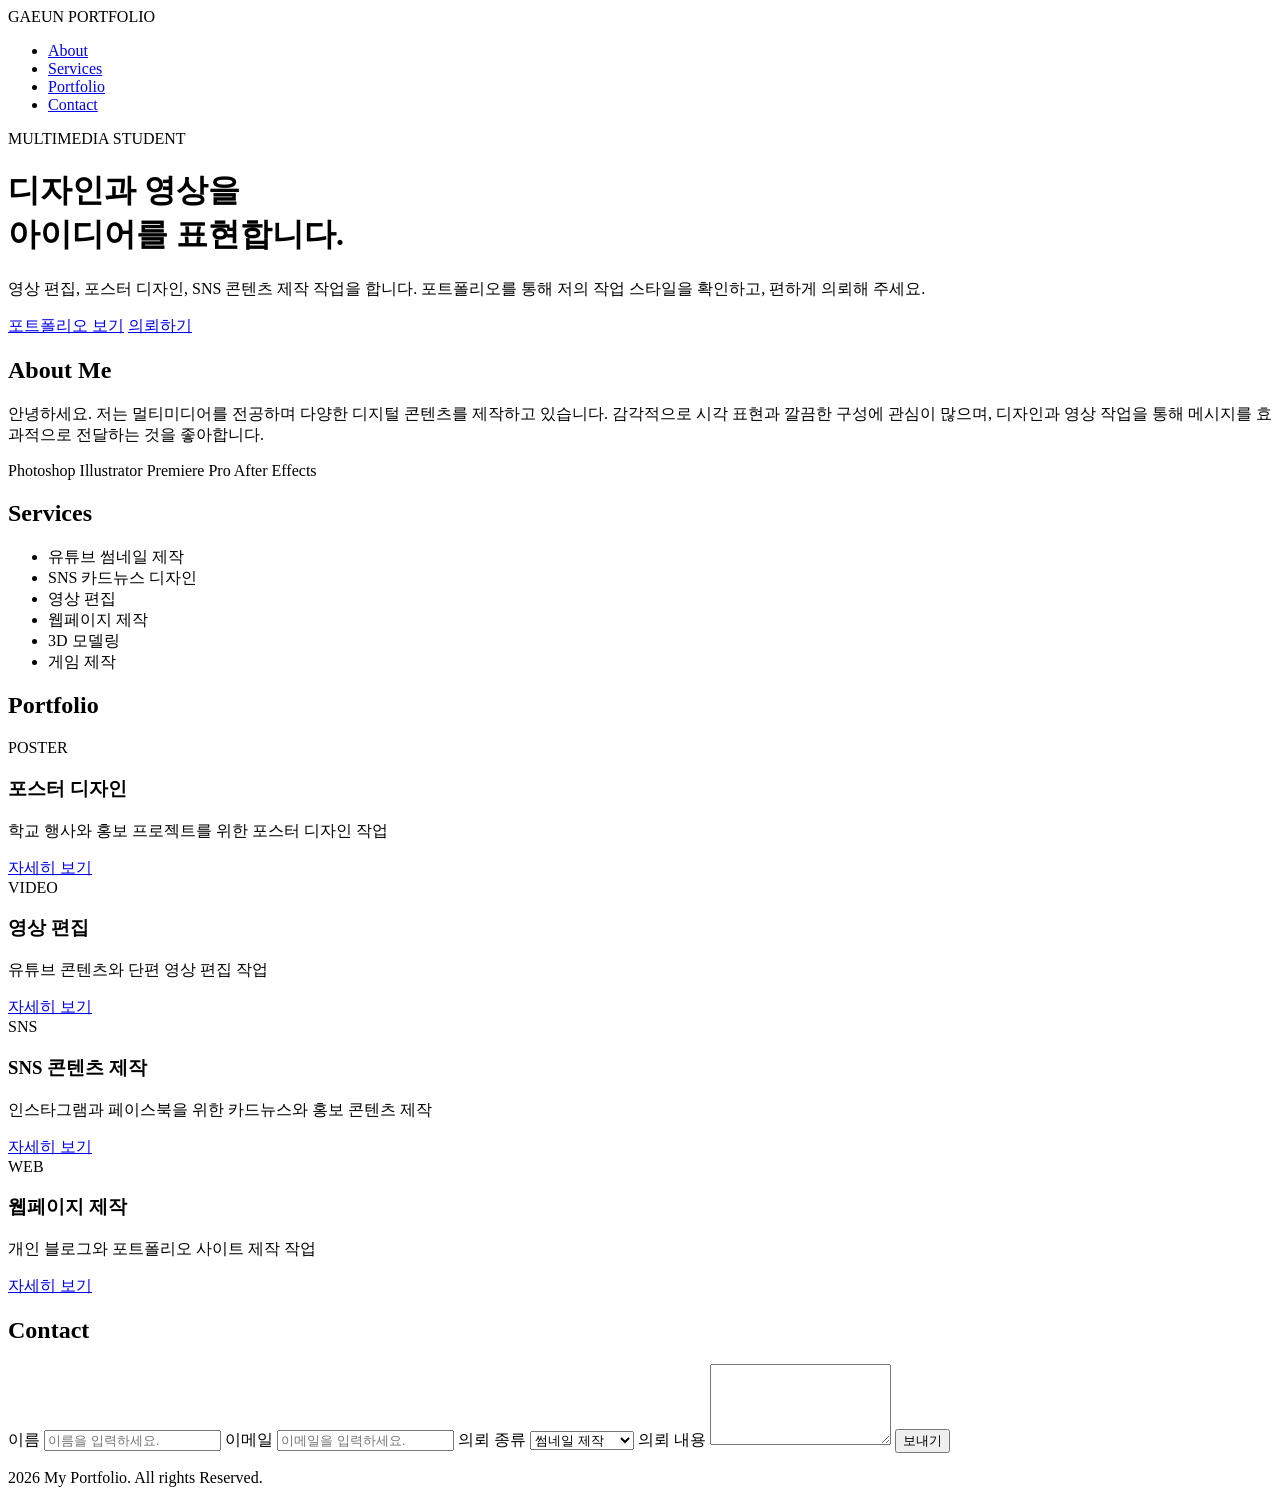
==== index.html @ d00665f7 "Add files via upload" ====
<!DOCTYPE html>
<html lang="en">
<head>
    <meta charset="UTF-8">
    <meta name="viewport" content="width=device-width, initial-scale=1.0">
    <title>My Portfolio</title>
</head>
<body>

    <nav>
    <div>GAEUN PORTFOLIO</div>
    <ul>
        <li><a href="#about">About</a></li>
        <li><a href="#service">Services</a></li>
        <li><a href="#portfolio">Portfolio</a></li>
        <li><a href="#contact">Contact</a></li>
    </ul>
    </nav>

    <header>
    <div>
        <p>MULTIMEDIA STUDENT</p>
        <h1>디자인과 영상을<br>아이디어를 표현합니다.</h1>
        <p>영상 편집, 포스터 디자인, SNS 콘텐츠 제작 작업을 합니다. 포트폴리오를 통해 저의 작업 스타일을 확인하고, 편하게 의뢰해 주세요.</p>
        
        <div>
            <a href="#">포트폴리오 보기</a>
            <a href="#">의뢰하기</a>
        </div>
    </div>
    </header>

    <section id="about">
        <h2>About Me</h2>
        <p> 안녕하세요. 저는 멀티미디어를 전공하며 다양한 디지털 콘텐츠를 제작하고 있습니다.
            감각적으로 시각 표현과 깔끔한 구성에 관심이 많으며, 디자인과 영상 작업을 통해 메시지를 효과적으로 전달하는 것을 좋아합니다.
        </p>

        <div>
            <span>Photoshop</span>
            <span>Illustrator</span>
            <span>Premiere Pro</span>
            <span>After Effects</span>
        </div>
    </section>

    <section id="service">
        <h2>Services</h2>
        <ul>
            <li>유튜브 썸네일 제작</li>
            <li>SNS 카드뉴스 디자인</li>
            <li>영상 편집</li>
            <li>웹페이지 제작</li>
            <li>3D 모델링</li>
            <li>게임 제작</li>
        </ul>
    </section>

    <section id="portfolio">
        <h2>Portfolio</h2>
        <div class="portfolio-grid">
            <div class="card">
                <div>POSTER</div>
                <h3>포스터 디자인</h3>
                <p>학교 행사와 홍보 프로젝트를 위한 포스터 디자인 작업</p>
                <a href="#">자세히 보기</a>
            </div>

            <div class="card">
                <div>VIDEO</div>
                <h3>영상 편집</h3>
                <p>유튜브 콘텐츠와 단편 영상 편집 작업</p>
                <a href="#">자세히 보기</a>

            </div>

            <div class="card">
                <div>SNS</div>
                <h3>SNS 콘텐츠 제작</h3>
                <p>인스타그램과 페이스북을 위한 카드뉴스와 홍보 콘텐츠 제작</p>
                <a href="#">자세히 보기</a>
            </div>

            <div class="card">
                <div>WEB</div>
                <h3>웹페이지 제작</h3>
                <p>개인 블로그와 포트폴리오 사이트 제작 작업</p>
                <a href="#">자세히 보기</a>
            </div>
        </div>
    </section>

    <section id="contact">
        <h2>Contact</h2>

        <form>
            <label for="name">이름</label>
            <input type="text" name="name" placeholder="이름을 입력하세요.">

            <label for="email">이메일</label>
            <input type="email" name="email" placeholder="이메일을 입력하세요.">

            <label for="type">의뢰 종류</label>
            <select name="type">
                <option>썸네일 제작</option>
                <option>포스터 디자인</option>
                <option>영상 편집</option>
                <option>웹페이지 제작</option>
            </select>

            <label for="message">의뢰 내용</label>
            <textarea name="message" placeholder="의뢰할 내용을 입력하세요." rows="5">
            </textarea>

            <input type="submit" value="보내기">
        </form>
    </section>

    <footer>
        <p> 2026 My Portfolio. All rights Reserved.</p>
    </footer>


</body>
</html>
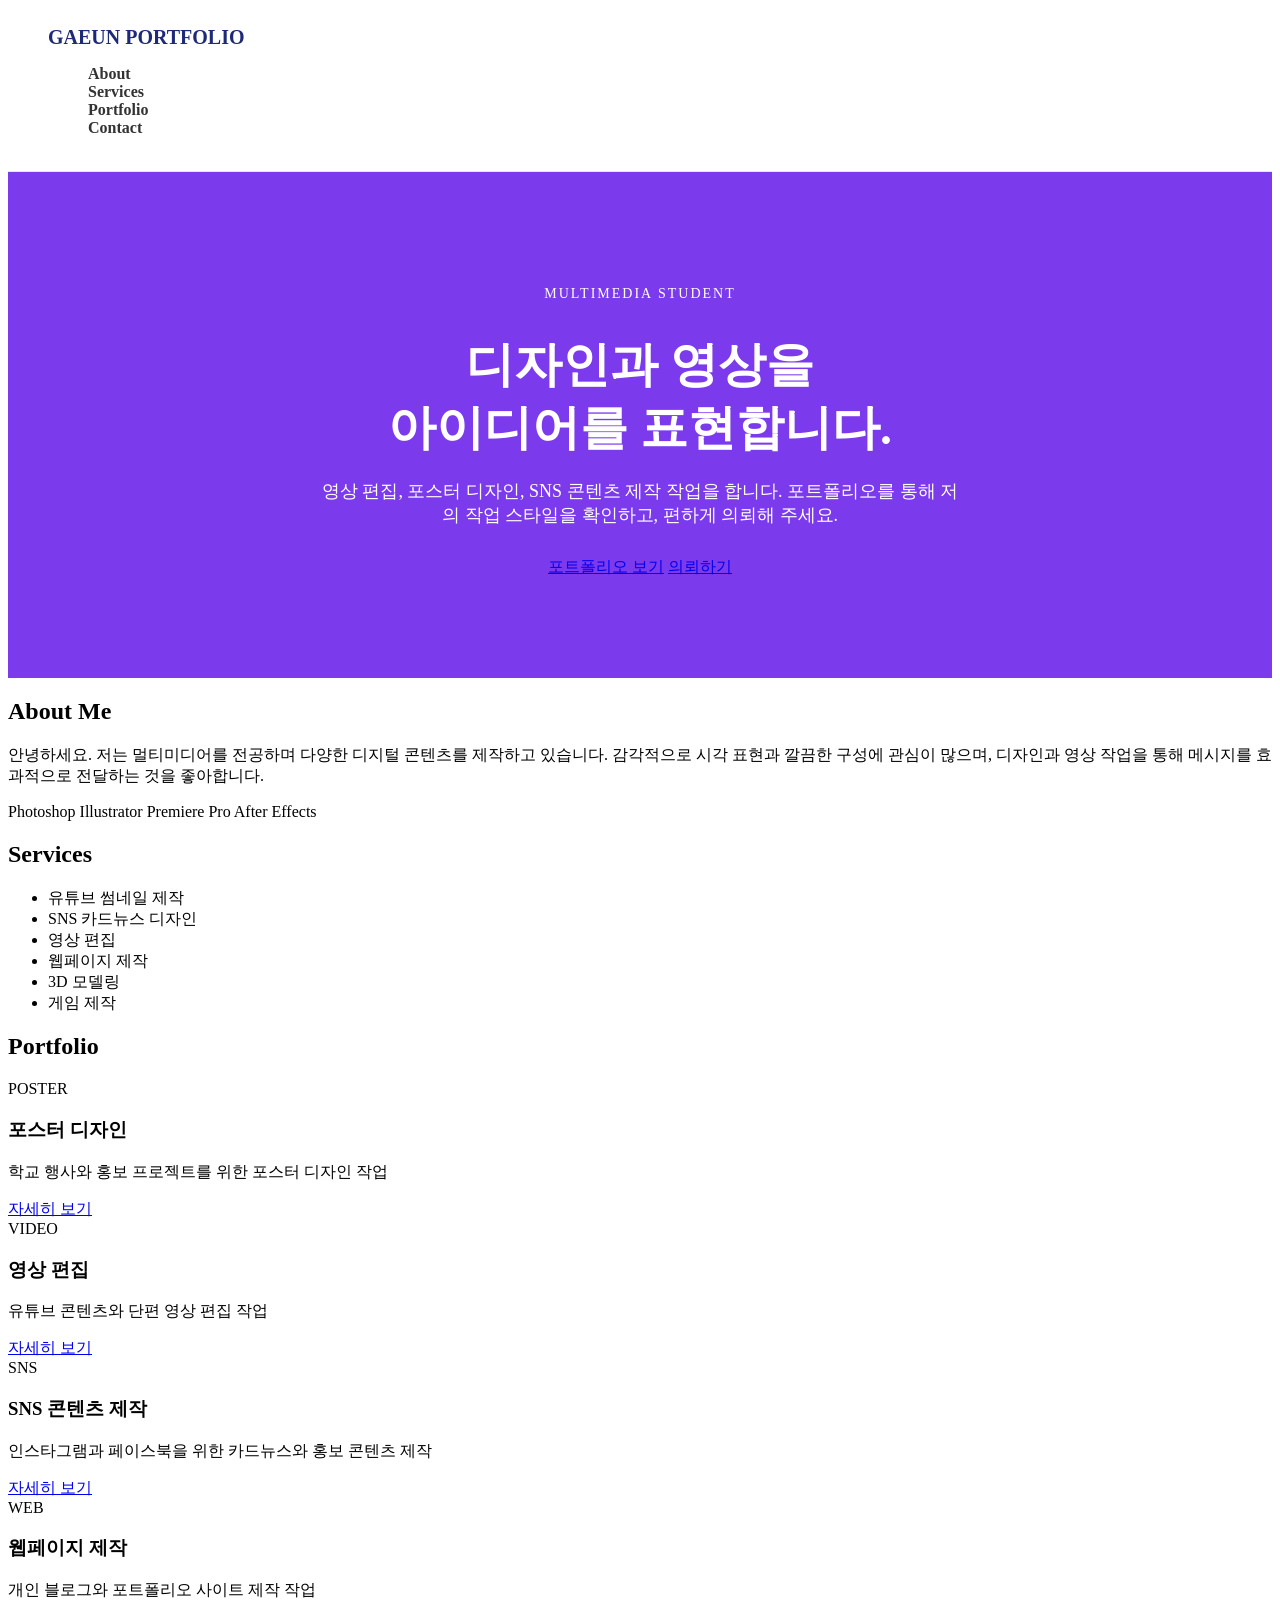
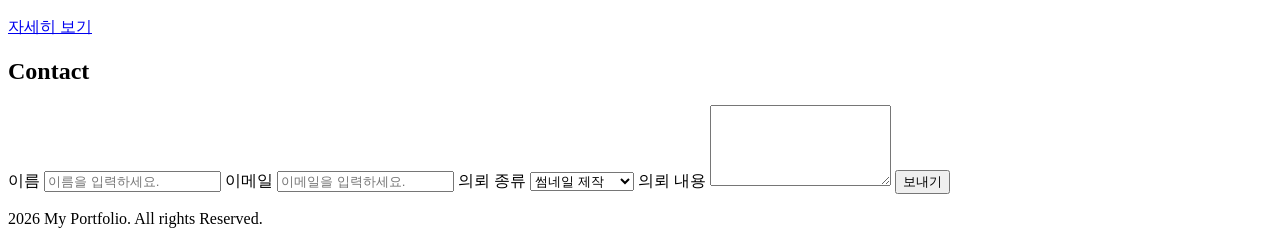
==== commit 705efd86: "Add files via upload" ====
--- a/index.html
+++ b/index.html
@@ -4,11 +4,12 @@
     <meta charset="UTF-8">
     <meta name="viewport" content="width=device-width, initial-scale=1.0">
     <title>My Portfolio</title>
+    <link rel="stylesheet" href="style.css">
 </head>
 <body>
 
     <nav>
-    <div>GAEUN PORTFOLIO</div>
+    <div class="logo">GAEUN PORTFOLIO</div>
     <ul>
         <li><a href="#about">About</a></li>
         <li><a href="#service">Services</a></li>
@@ -17,13 +18,13 @@
     </ul>
     </nav>
 
-    <header>
-    <div>
-        <p>MULTIMEDIA STUDENT</p>
+    <header class="hero">
+    <div class="hero-text">
+        <p class="small-title">MULTIMEDIA STUDENT</p>
         <h1>디자인과 영상을<br>아이디어를 표현합니다.</h1>
-        <p>영상 편집, 포스터 디자인, SNS 콘텐츠 제작 작업을 합니다. 포트폴리오를 통해 저의 작업 스타일을 확인하고, 편하게 의뢰해 주세요.</p>
+        <p class="hero-description">영상 편집, 포스터 디자인, SNS 콘텐츠 제작 작업을 합니다. 포트폴리오를 통해 저의 작업 스타일을 확인하고, 편하게 의뢰해 주세요.</p>
         
-        <div>
+        <div class="hero-buttons">
             <a href="#">포트폴리오 보기</a>
             <a href="#">의뢰하기</a>
         </div>
--- a/style.css
+++ b/style.css
@@ -0,0 +1,49 @@
+nav {
+    background-color: #ffffff;
+    border-bottom: 1px solid #e5e7eb;
+    padding: 18px 40px;
+}
+
+nav ul {
+    list-style: none;
+}
+
+nav ul li a {
+    text-decoration: none;
+    color: #333;
+    font-weight: bold;
+}
+
+nav ul li a:hover {
+    color: #7c3aed;}
+
+.logo {
+    font-size: 20px;
+    font-weight: bold;
+    color: #1e2a78;
+}
+
+.hero {
+    background-color: #7c3aed;
+    color: white;
+    padding: 100px 20px;
+    text-align: center;
+}
+
+.small-title {
+    font-size: 14px;
+    letter-spacing: 2px;
+    margin-bottom: 15px;
+}
+
+.hero h1 {
+    font-size: 48px;
+    margin-bottom: 20px;
+    line-height: 1.3;
+}
+
+.hero-description {
+    font-size: 18px;
+    width: 650px;
+    margin: 0 auto 30px auto;
+}
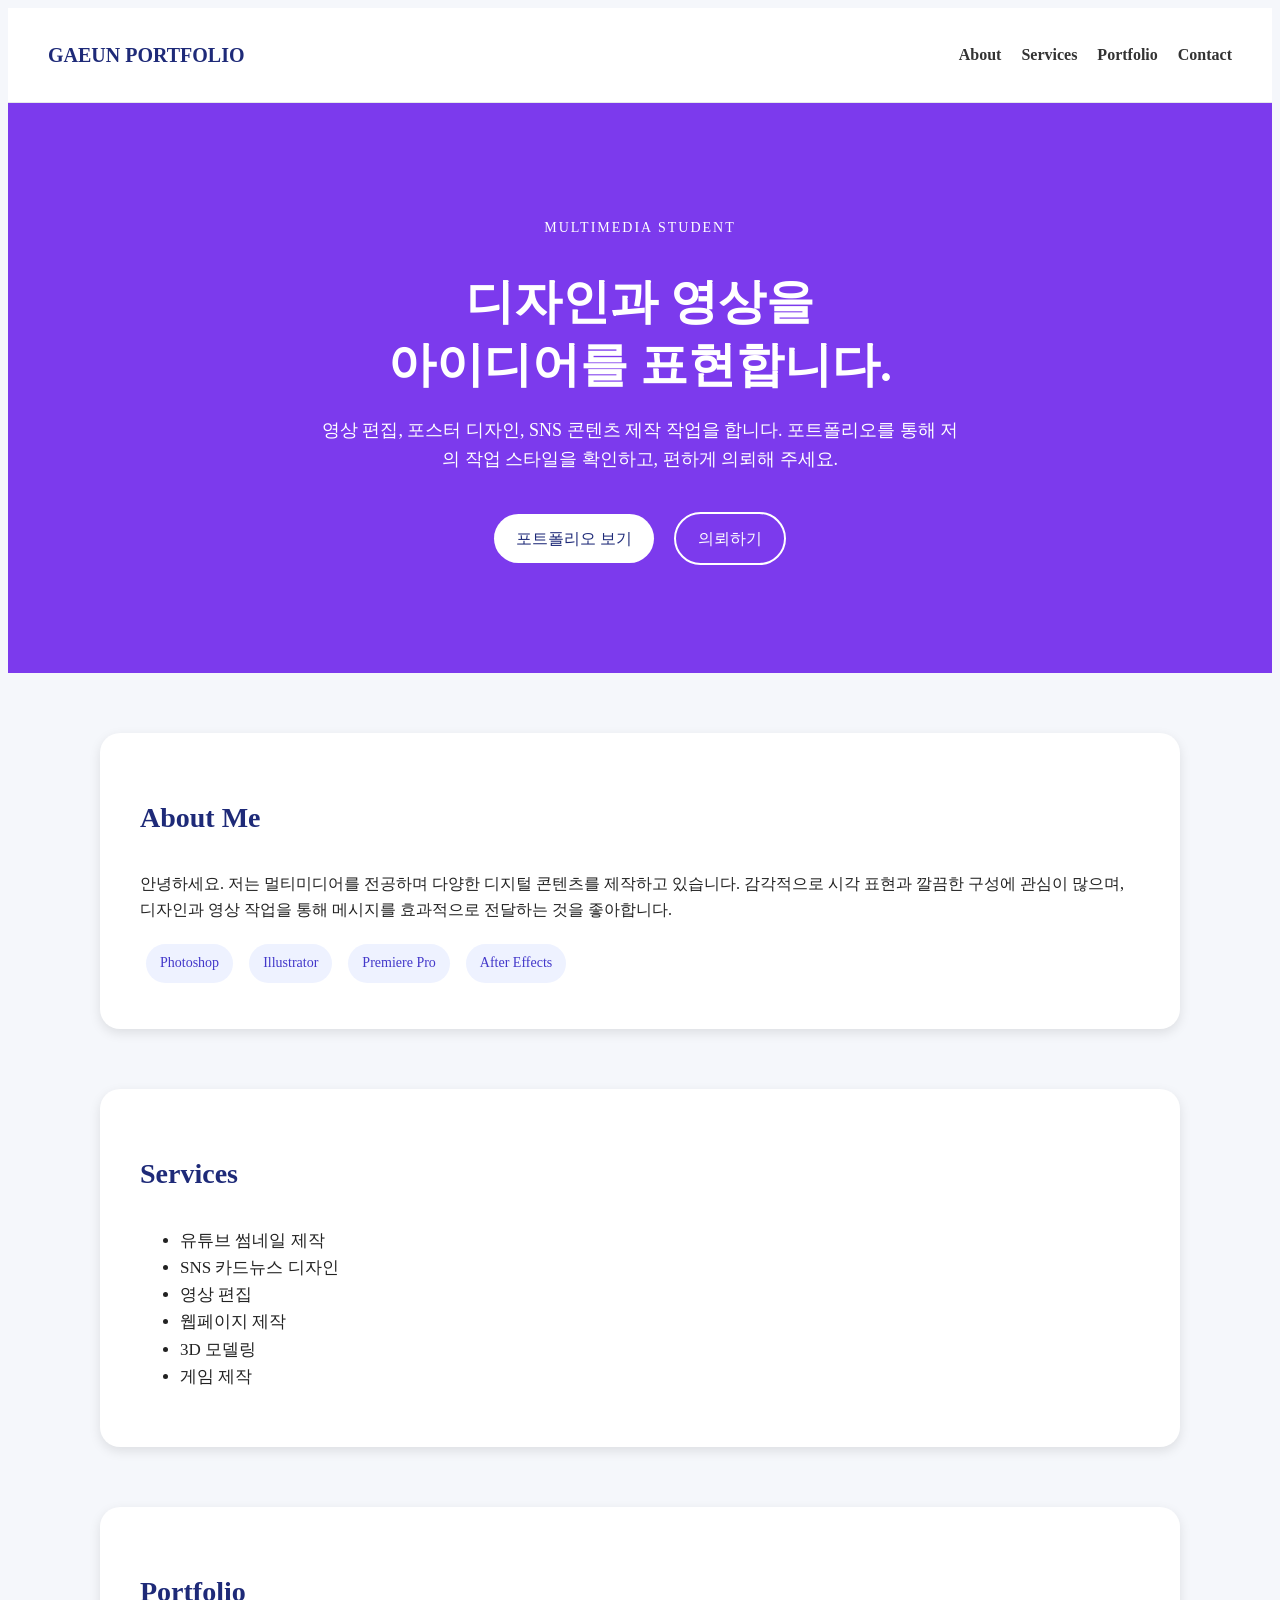
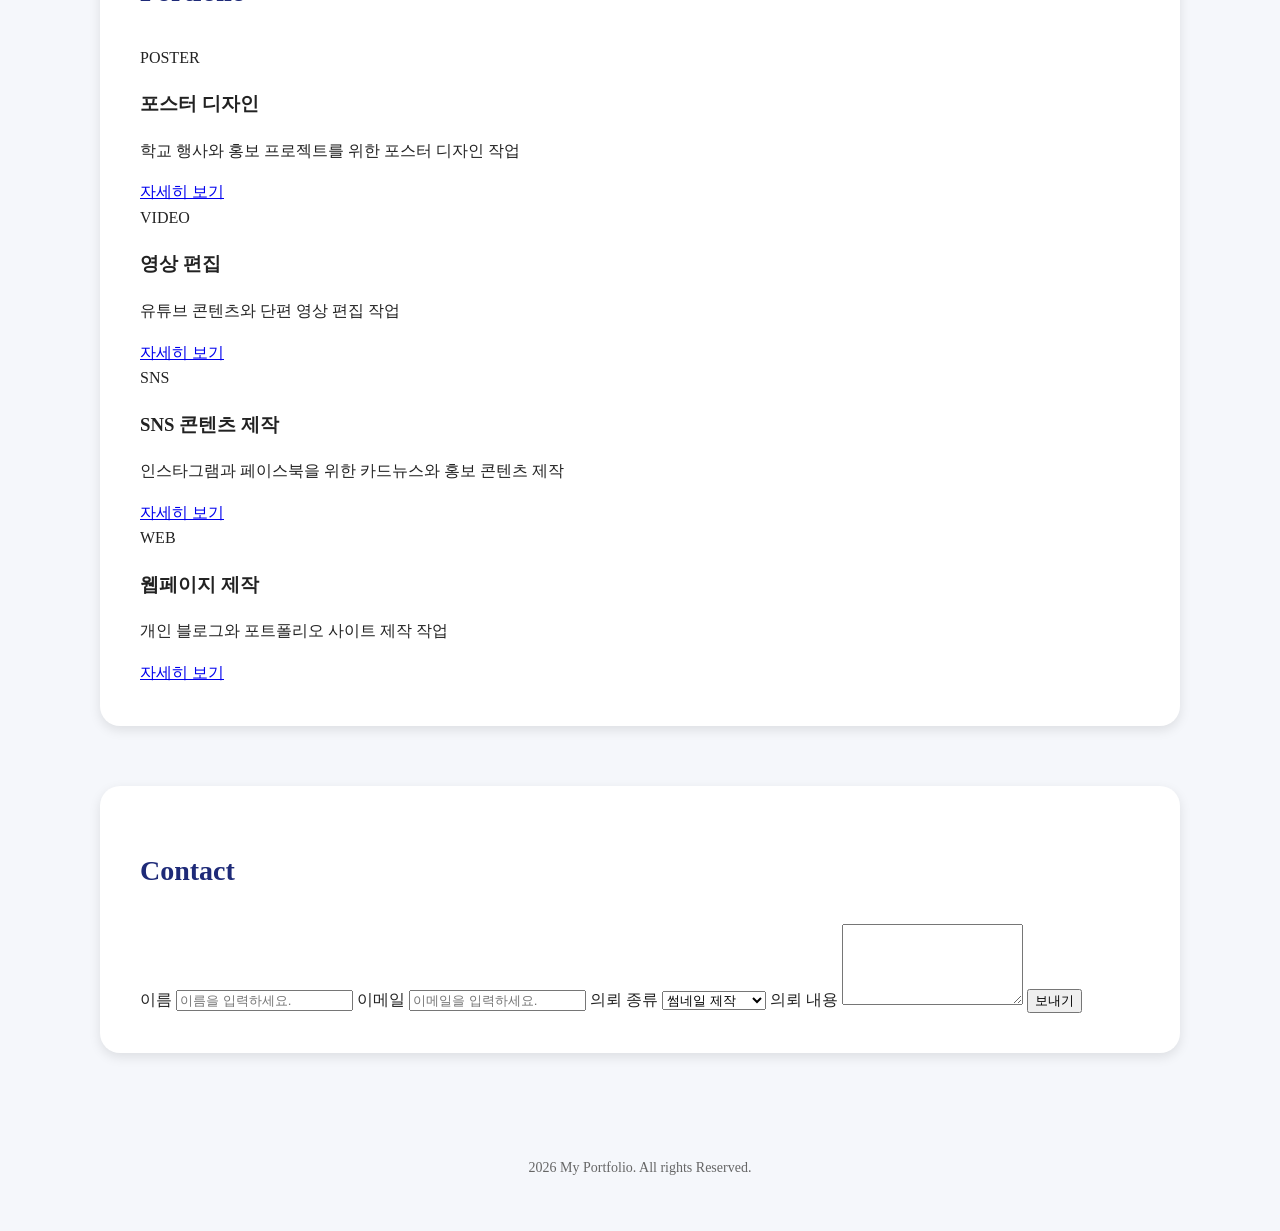
==== commit e66dd97d: "Add files via upload" ====
--- a/index.html
+++ b/index.html
@@ -25,8 +25,8 @@
         <p class="hero-description">영상 편집, 포스터 디자인, SNS 콘텐츠 제작 작업을 합니다. 포트폴리오를 통해 저의 작업 스타일을 확인하고, 편하게 의뢰해 주세요.</p>
         
         <div class="hero-buttons">
-            <a href="#">포트폴리오 보기</a>
-            <a href="#">의뢰하기</a>
+            <a href="#" class="btn first">포트폴리오 보기</a>
+            <a href="#" class="btn second">의뢰하기</a>
         </div>
     </div>
     </header>
@@ -37,7 +37,7 @@
             감각적으로 시각 표현과 깔끔한 구성에 관심이 많으며, 디자인과 영상 작업을 통해 메시지를 효과적으로 전달하는 것을 좋아합니다.
         </p>
 
-        <div>
+        <div class="skills">
             <span>Photoshop</span>
             <span>Illustrator</span>
             <span>Premiere Pro</span>
--- a/style.css
+++ b/style.css
@@ -2,10 +2,15 @@
     background-color: #ffffff;
     border-bottom: 1px solid #e5e7eb;
     padding: 18px 40px;
+    display:flex;
+    justify-content: space-between;
+    align-items: center;
 }
 
 nav ul {
     list-style: none;
+    display: flex;
+    gap:20px;
 }
 
 nav ul li a {
@@ -47,3 +52,72 @@
     width: 650px;
     margin: 0 auto 30px auto;
 }
+
+.btn{
+    display: inline-block;
+    padding: 12px 22px;
+    border-radius: 30px;
+    text-decoration: none;
+    margin: 8px;
+}
+
+.first{
+    background-color: white;
+    color: #1e2a78;
+}
+
+.first:hover {
+    background-color: #f3f4f6;
+}
+
+.second{
+    border: 2px solid white;
+    color: white;
+}
+
+.second:hover {
+    background-color: white;
+    color:#1e2a78;
+}
+
+body {
+    background-color: #f5f7fb;
+    color: #222;
+    line-height: 1.6;
+}
+
+section {
+    background-color: white;
+    width: 1000px;
+    margin: 60px auto;
+    padding: 40px;
+    border-radius: 20px;
+    box-shadow: rgba(0, 0, 0, 0.1) 0px 4px 12px;
+}
+
+section h2 {
+    font-size: 28px;
+    margin-bottom: 30px;
+    color: #1e2a78;
+}
+
+.skills span {
+    display: inline-block;
+    background-color: #eef2ff;
+    padding: 8px 14px;
+    border-radius: 20px;
+    margin: 6px;
+    font-size: 14px;
+    color: #4338ca;
+}
+
+#service ul {
+    font-size: 17px;
+}
+
+footer {
+    text-align: center;
+    padding: 30px 20px;
+    color: #666;
+    font-size: 14px;
+}
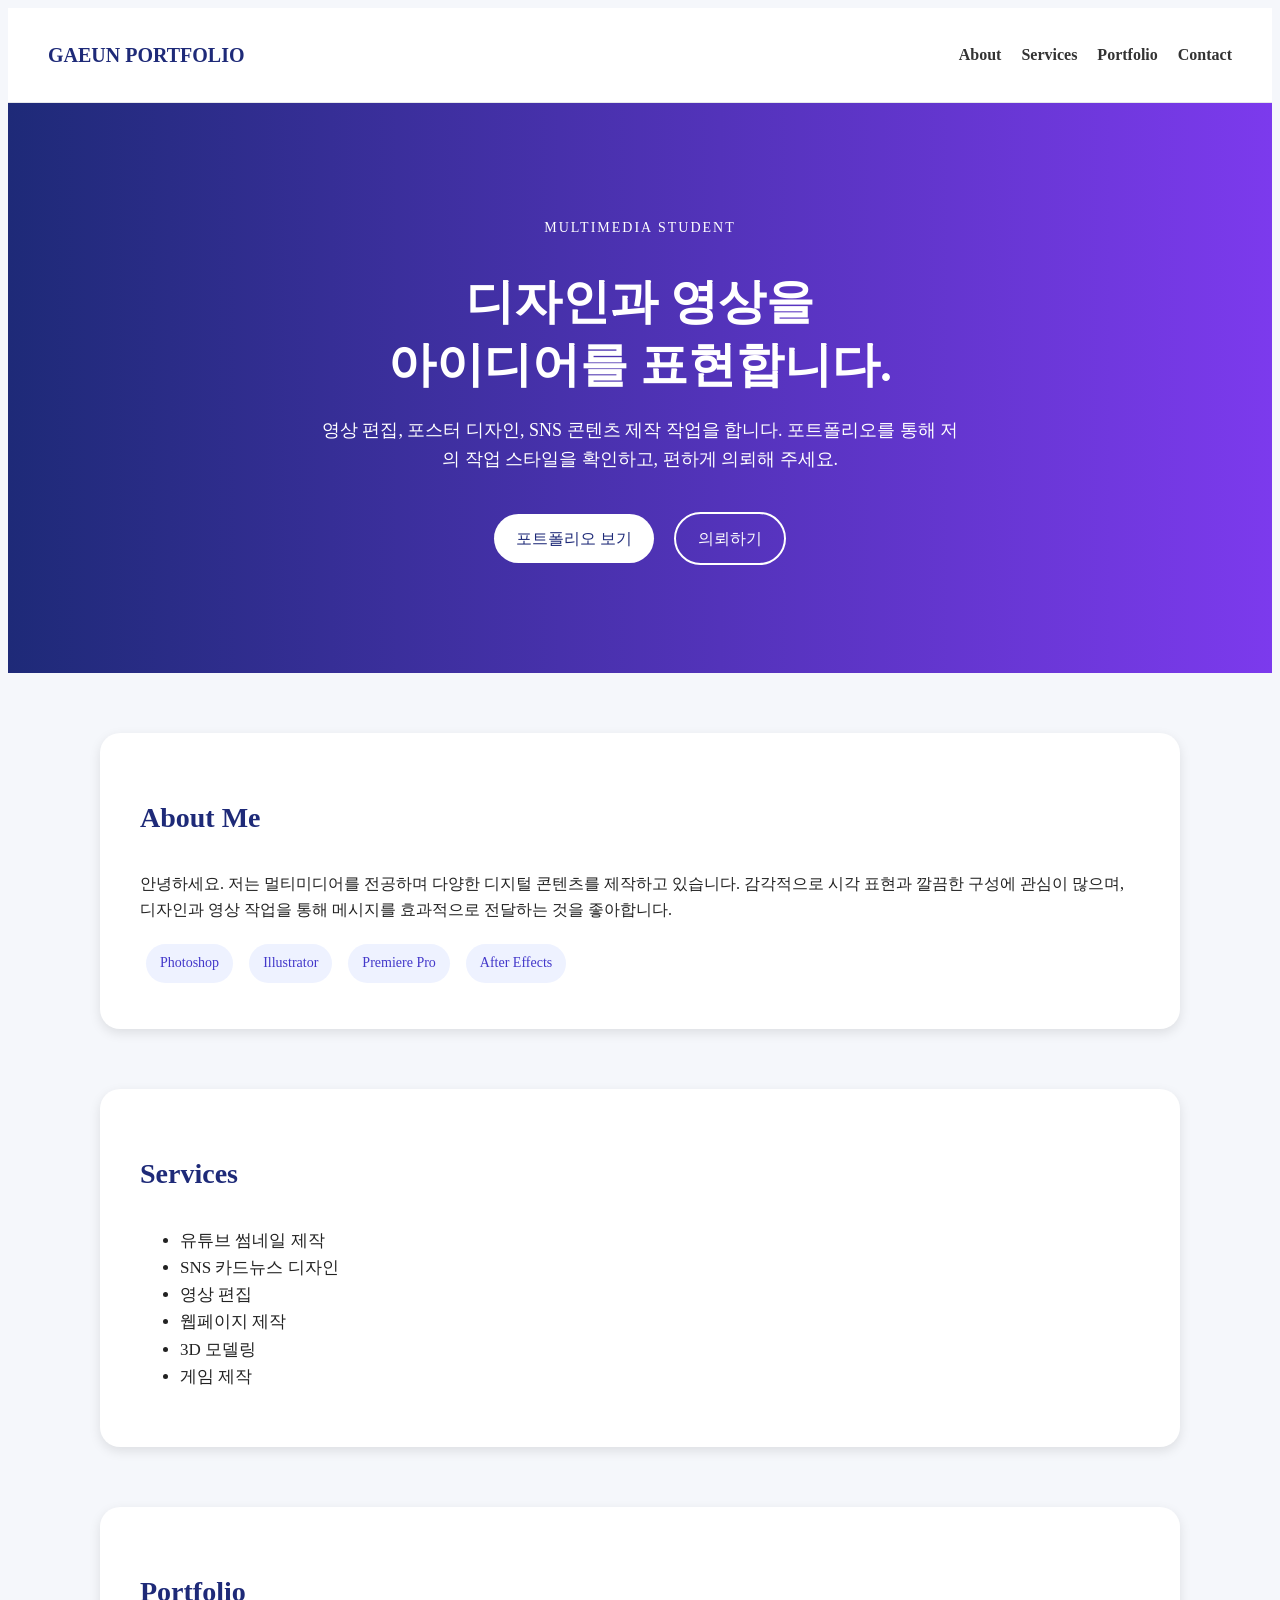
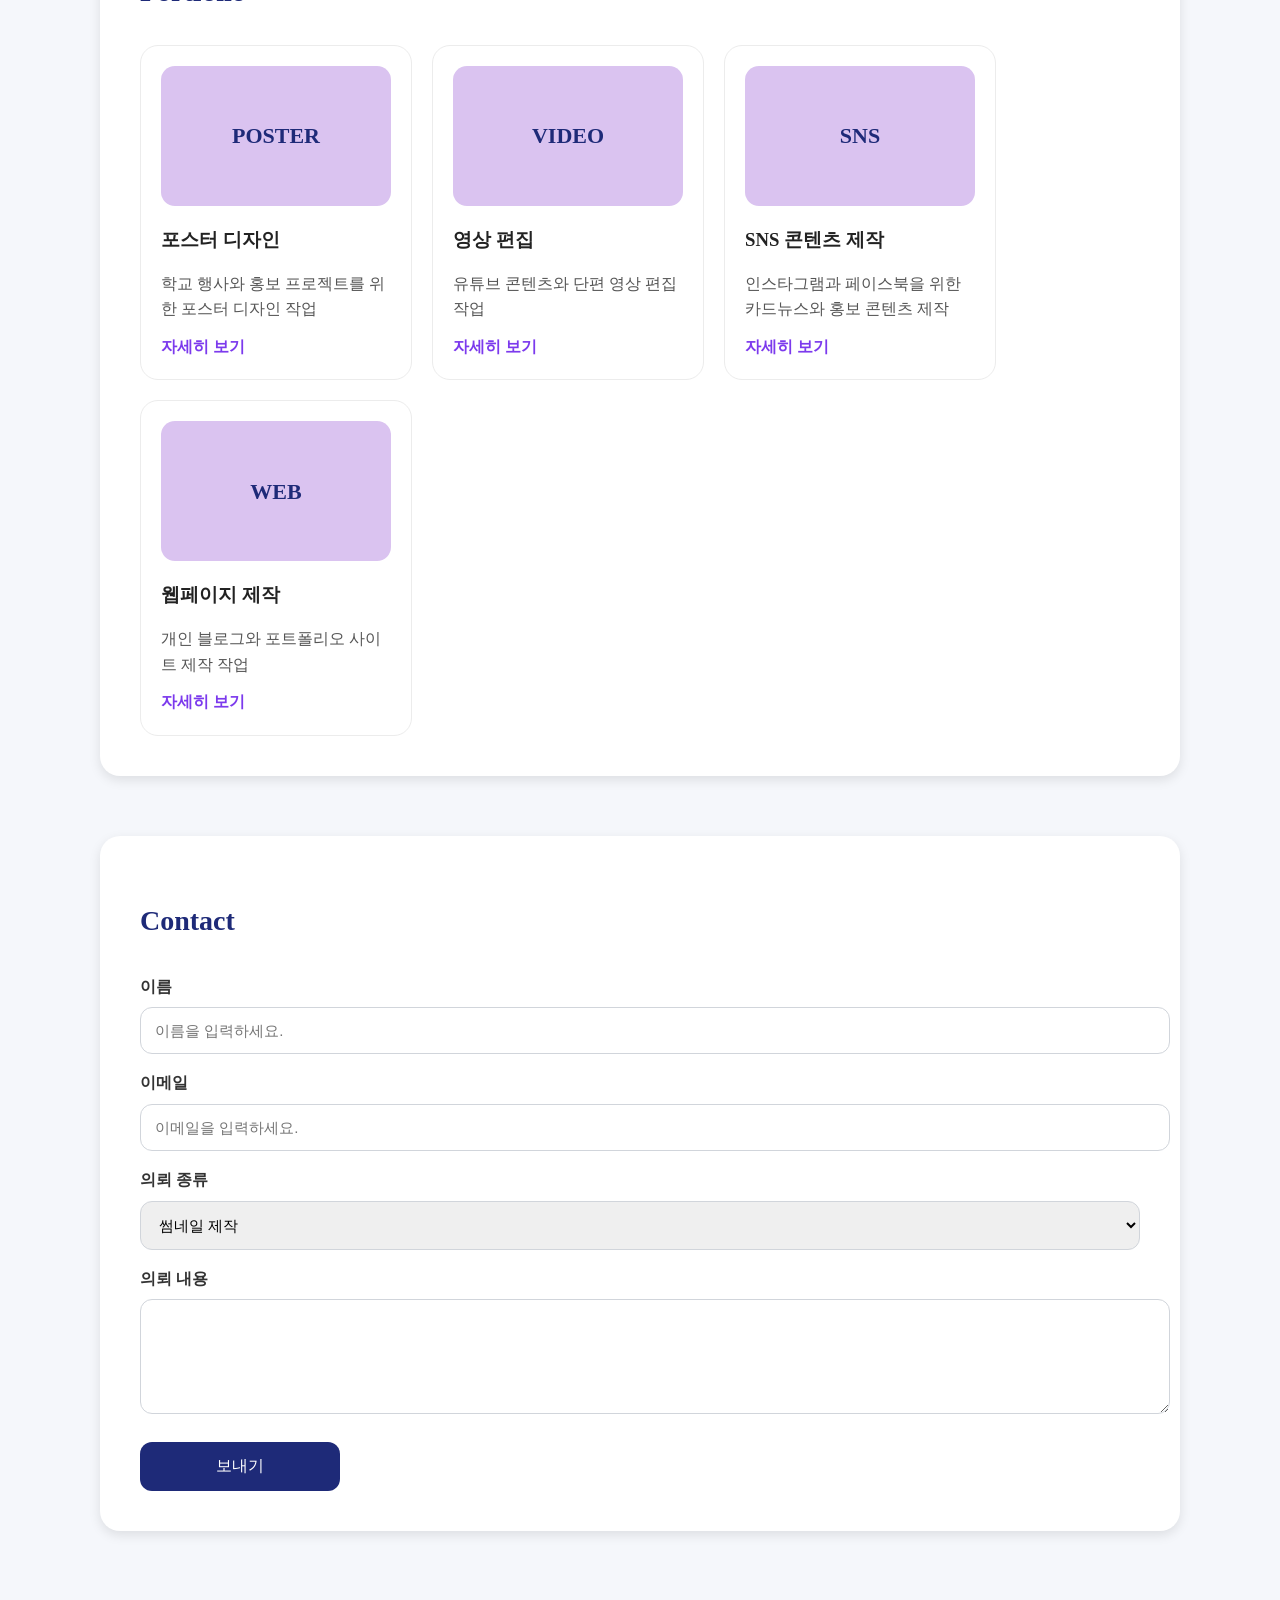
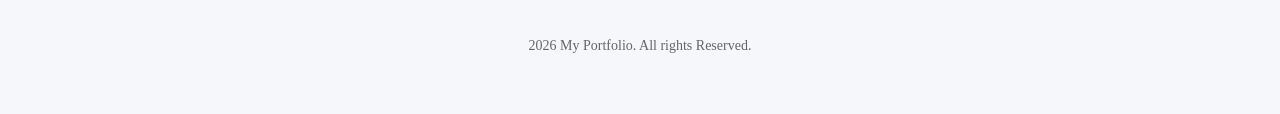
==== commit 4736ac57: "Add files via upload" ====
--- a/index.html
+++ b/index.html
@@ -61,14 +61,14 @@
         <h2>Portfolio</h2>
         <div class="portfolio-grid">
             <div class="card">
-                <div>POSTER</div>
+                <div class="card-image">POSTER</div>
                 <h3>포스터 디자인</h3>
                 <p>학교 행사와 홍보 프로젝트를 위한 포스터 디자인 작업</p>
                 <a href="#">자세히 보기</a>
             </div>
 
             <div class="card">
-                <div>VIDEO</div>
+                <div class="card-image">VIDEO</div>
                 <h3>영상 편집</h3>
                 <p>유튜브 콘텐츠와 단편 영상 편집 작업</p>
                 <a href="#">자세히 보기</a>
@@ -76,14 +76,14 @@
             </div>
 
             <div class="card">
-                <div>SNS</div>
+                <div class="card-image">SNS</div>
                 <h3>SNS 콘텐츠 제작</h3>
                 <p>인스타그램과 페이스북을 위한 카드뉴스와 홍보 콘텐츠 제작</p>
                 <a href="#">자세히 보기</a>
             </div>
 
             <div class="card">
-                <div>WEB</div>
+                <div class="card-image">WEB</div>
                 <h3>웹페이지 제작</h3>
                 <p>개인 블로그와 포트폴리오 사이트 제작 작업</p>
                 <a href="#">자세히 보기</a>
@@ -94,7 +94,7 @@
     <section id="contact">
         <h2>Contact</h2>
 
-        <form>
+        <form class="contact-form">
             <label for="name">이름</label>
             <input type="text" name="name" placeholder="이름을 입력하세요.">
 
--- a/style.css
+++ b/style.css
@@ -29,7 +29,7 @@
 }
 
 .hero {
-    background-color: #7c3aed;
+background: linear-gradient(to right, #1e2a78, #7c3aed);
     color: white;
     padding: 100px 20px;
     text-align: center;
@@ -120,4 +120,78 @@
     padding: 30px 20px;
     color: #666;
     font-size: 14px;
+}
+
+.card {
+    width:230px;
+    border: 1px solid #ececec;
+    border-radius: 18px;
+    padding: 20px;
+}
+
+.card h3 {
+    color: #222;
+    margin-bottom: 15px;
+}
+
+.card p {
+    color: #555;
+    margin-bottom: 12px;
+}
+
+.card a {
+    color: #7c3aed;
+    text-decoration: none;
+    font-weight: bold;
+}
+
+.card a:hover{
+    text-decoration: underline;
+}
+
+.card-image {
+    height:140px;
+    background-color: rgb(218, 195, 240);
+    border-radius: 14px;
+    font-size: 22px;
+    font-weight: bold;
+    color:#1e2a78;
+    display: flex;
+    justify-content: center;
+    align-items: center;
+    margin-bottom: 18px;
+}
+
+.portfolio-grid {
+    display: flex;
+    gap: 20px;
+    flex-wrap: wrap;
+}
+
+.contact-form label{
+    display: block;
+    margin-top: 16px;
+    margin-bottom: 8px;
+    color: #333;
+    font-weight: bold;
+}
+
+.contact-form select,
+.contact-form input,
+.contact-form textarea {
+    width: 100%;
+    padding: 14px;
+    border: 1px solid #d1d5db;
+    border-radius: 12px;
+    font-size: 15px;
+}
+
+.contact-form input[type="submit"]{
+    margin-top: 20px;
+    background-color: #1e2a78;
+    color: white;
+    width: 200px;
+    font-size: 16px;
+    border: none;
+    padding: 14px 24px;
 }
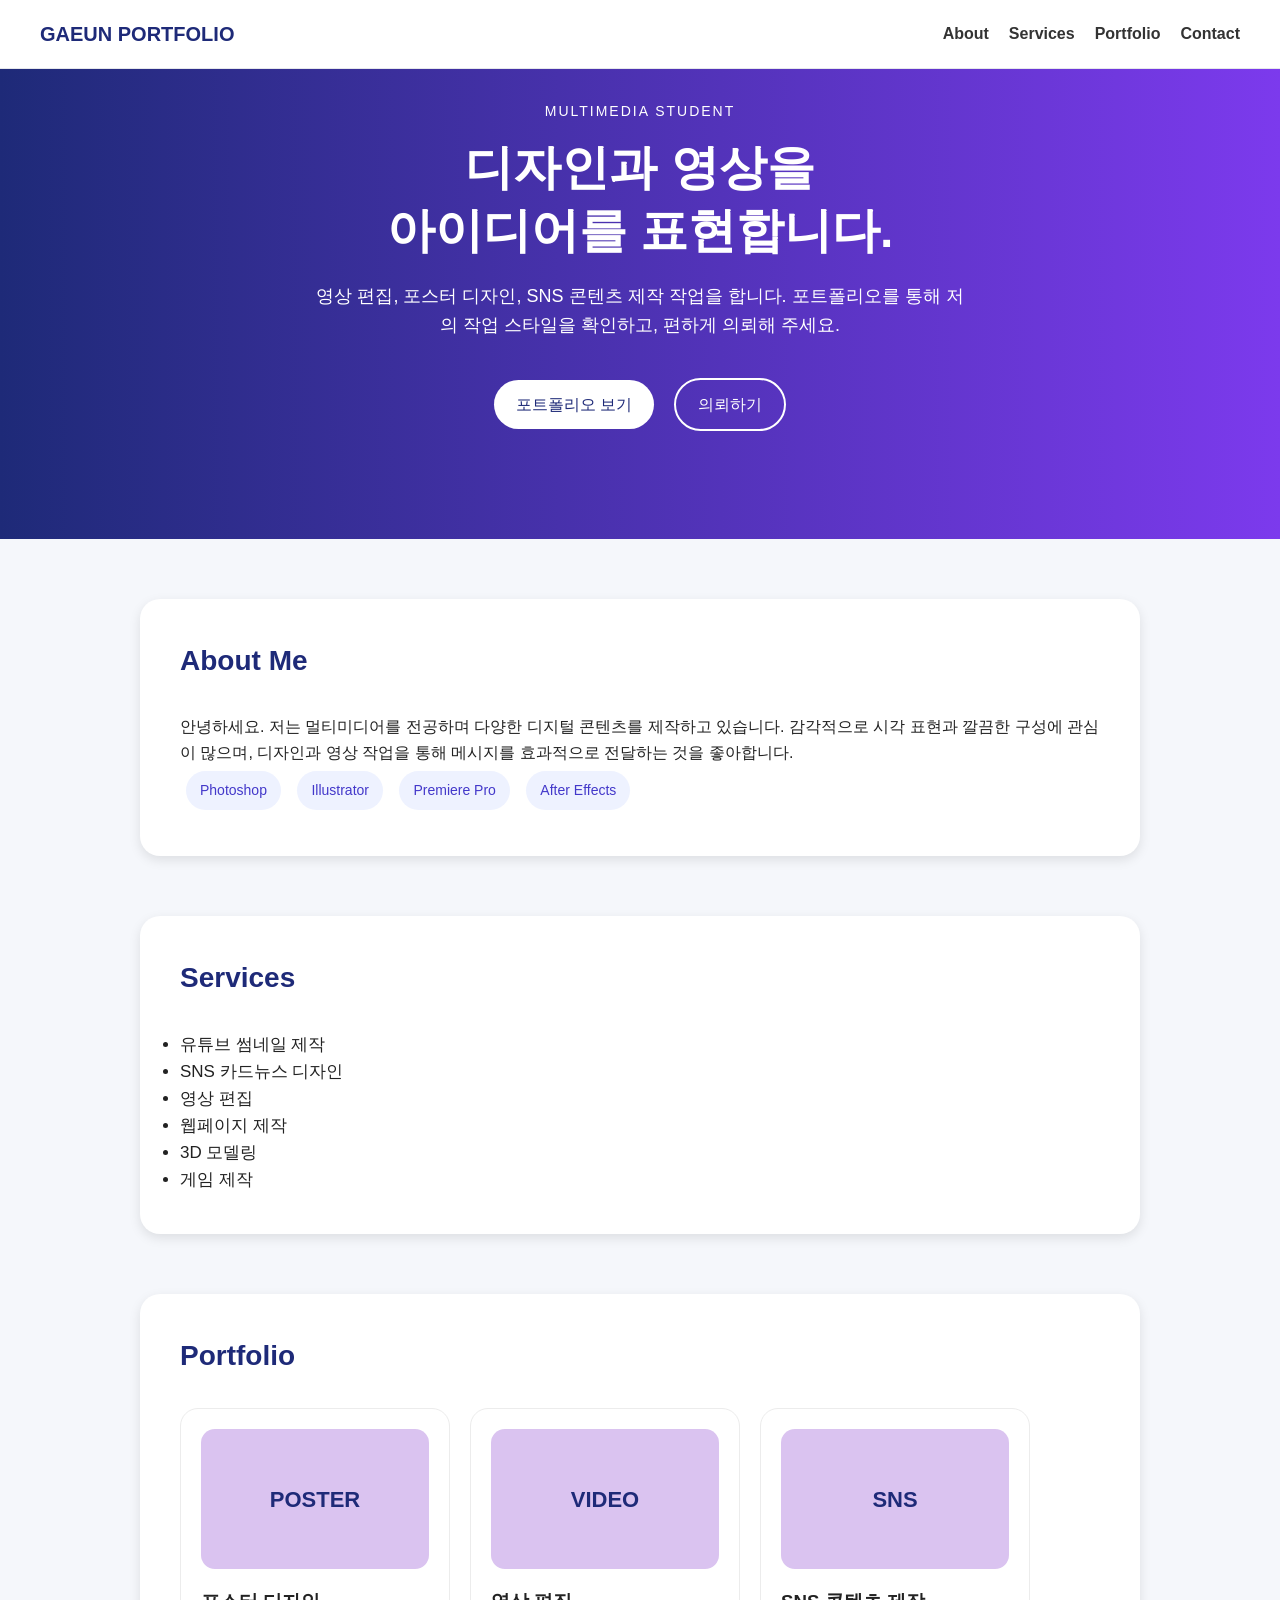
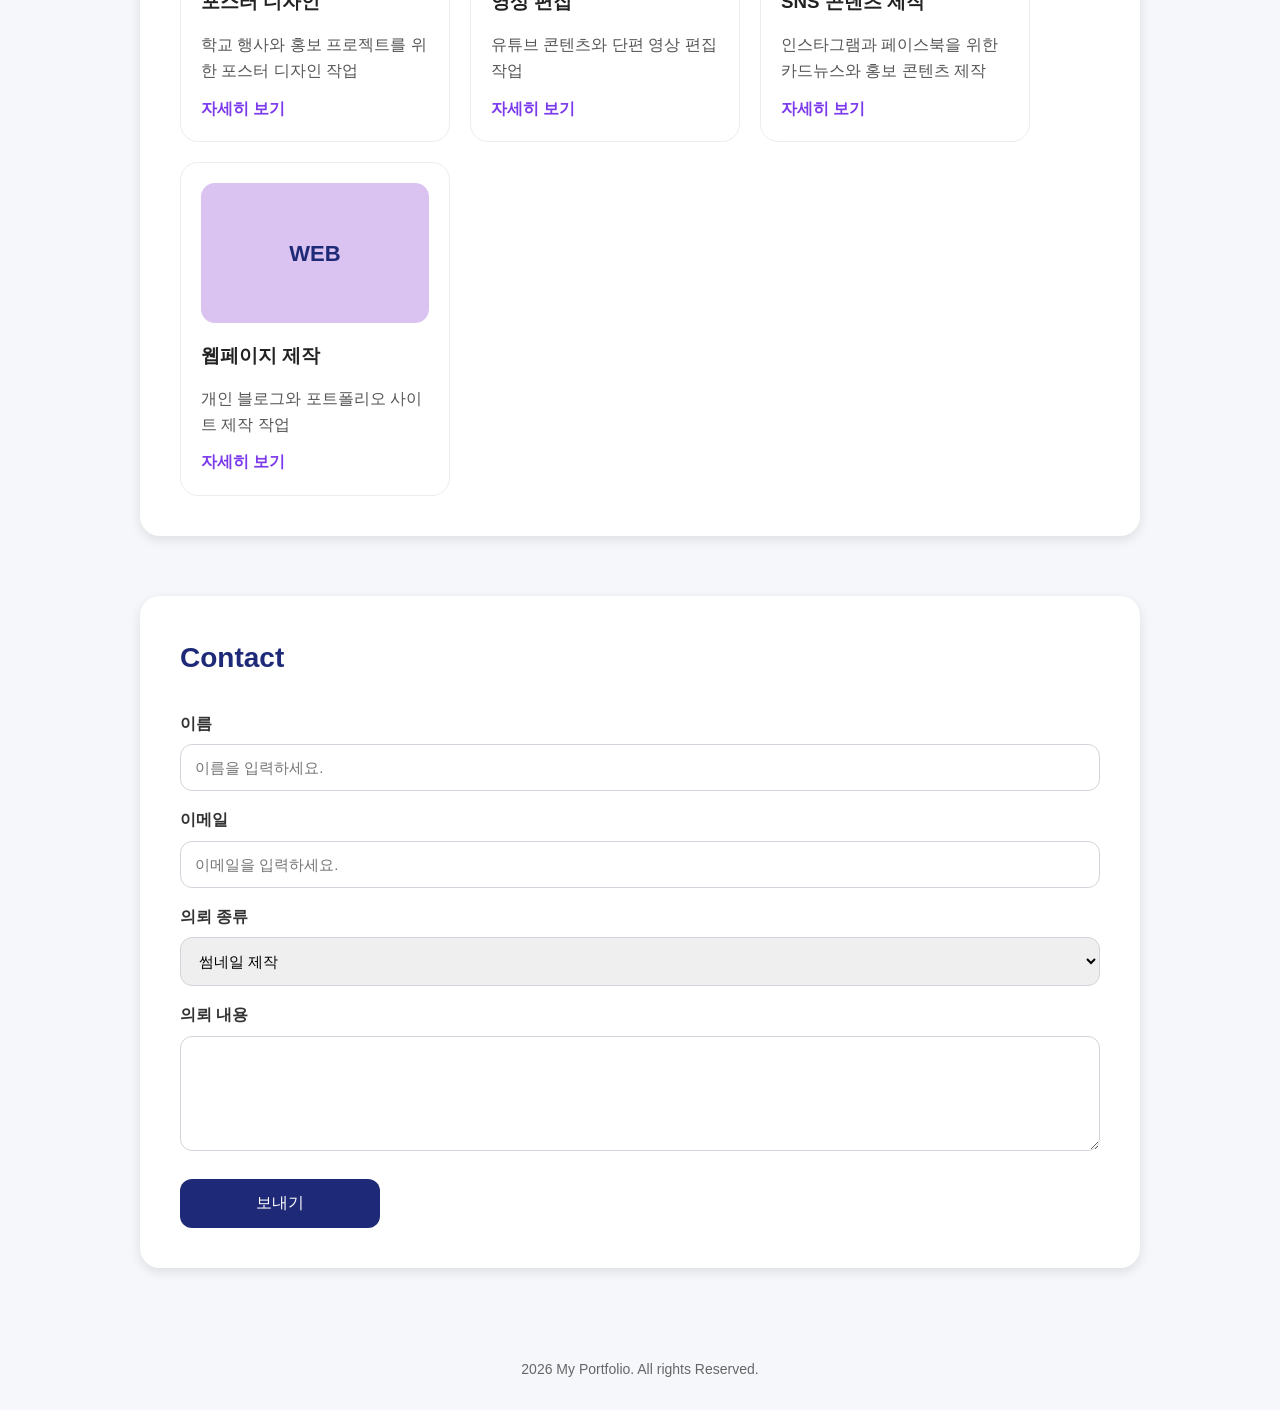
==== commit b0f3a165: "Add files via upload" ====
--- a/index.html
+++ b/index.html
@@ -64,14 +64,14 @@
                 <div class="card-image">POSTER</div>
                 <h3>포스터 디자인</h3>
                 <p>학교 행사와 홍보 프로젝트를 위한 포스터 디자인 작업</p>
-                <a href="#">자세히 보기</a>
+                <a href="poster.html" target="_blank">자세히 보기</a>
             </div>
 
             <div class="card">
                 <div class="card-image">VIDEO</div>
                 <h3>영상 편집</h3>
                 <p>유튜브 콘텐츠와 단편 영상 편집 작업</p>
-                <a href="#">자세히 보기</a>
+                <a href="video.html" target="_blank">자세히 보기</a>
 
             </div>
 
@@ -79,14 +79,14 @@
                 <div class="card-image">SNS</div>
                 <h3>SNS 콘텐츠 제작</h3>
                 <p>인스타그램과 페이스북을 위한 카드뉴스와 홍보 콘텐츠 제작</p>
-                <a href="#">자세히 보기</a>
+                <a href="sns.html" target="_blank">자세히 보기</a>
             </div>
 
             <div class="card">
                 <div class="card-image">WEB</div>
                 <h3>웹페이지 제작</h3>
                 <p>개인 블로그와 포트폴리오 사이트 제작 작업</p>
-                <a href="#">자세히 보기</a>
+                <a href="web.html" target="_blank">자세히 보기</a>
             </div>
         </div>
     </section>
--- a/style.css
+++ b/style.css
@@ -1,3 +1,16 @@
+* {
+    box-sizing: border-box;
+    margin: 0;
+    padding: 0;
+    font-family: Arial, sans-serif;
+}
+
+body {
+    background-color: #f5f7fb;
+    color: #222;
+    line-height: 1.6;
+}
+
 nav {
     background-color: #ffffff;
     border-bottom: 1px solid #e5e7eb;
@@ -5,6 +18,11 @@
     display:flex;
     justify-content: space-between;
     align-items: center;
+    position: fixed;
+    width: 100%;
+    top: 0;
+    left: 0;
+    z-index: 1000;
 }
 
 nav ul {
@@ -33,6 +51,7 @@
     color: white;
     padding: 100px 20px;
     text-align: center;
+    animation: fadeUP 1s ease;
 }
 
 .small-title {
@@ -78,12 +97,6 @@
 .second:hover {
     background-color: white;
     color:#1e2a78;
-}
-
-body {
-    background-color: #f5f7fb;
-    color: #222;
-    line-height: 1.6;
 }
 
 section {
@@ -123,10 +136,16 @@
 }
 
 .card {
-    width:230px;
+    width:270px;
     border: 1px solid #ececec;
     border-radius: 18px;
     padding: 20px;
+    transition: box-shadow 0.3s, transform 0.3s;
+}
+
+.card:hover{
+    transform: translate(0,-8px);
+    box-shadow: 0 10px 24px rgba(0,0,0,0.12);
 }
 
 .card h3 {
@@ -194,4 +213,21 @@
     font-size: 16px;
     border: none;
     padding: 14px 24px;
+    transition: background-color 0.3s, transform 0.3s;
+}
+
+.contact-form input[type="submit"]:hover{
+    background-color: #7c3aed;
+    transform: translate(0,-4px);
+}
+
+@keyframes fadeUP {
+    from{
+        opacity: 0;
+        transform: translate(0, 25px);
+    }
+    to{
+        opacity: 1;
+        transform: translate(0, 0);
+    }
 }
